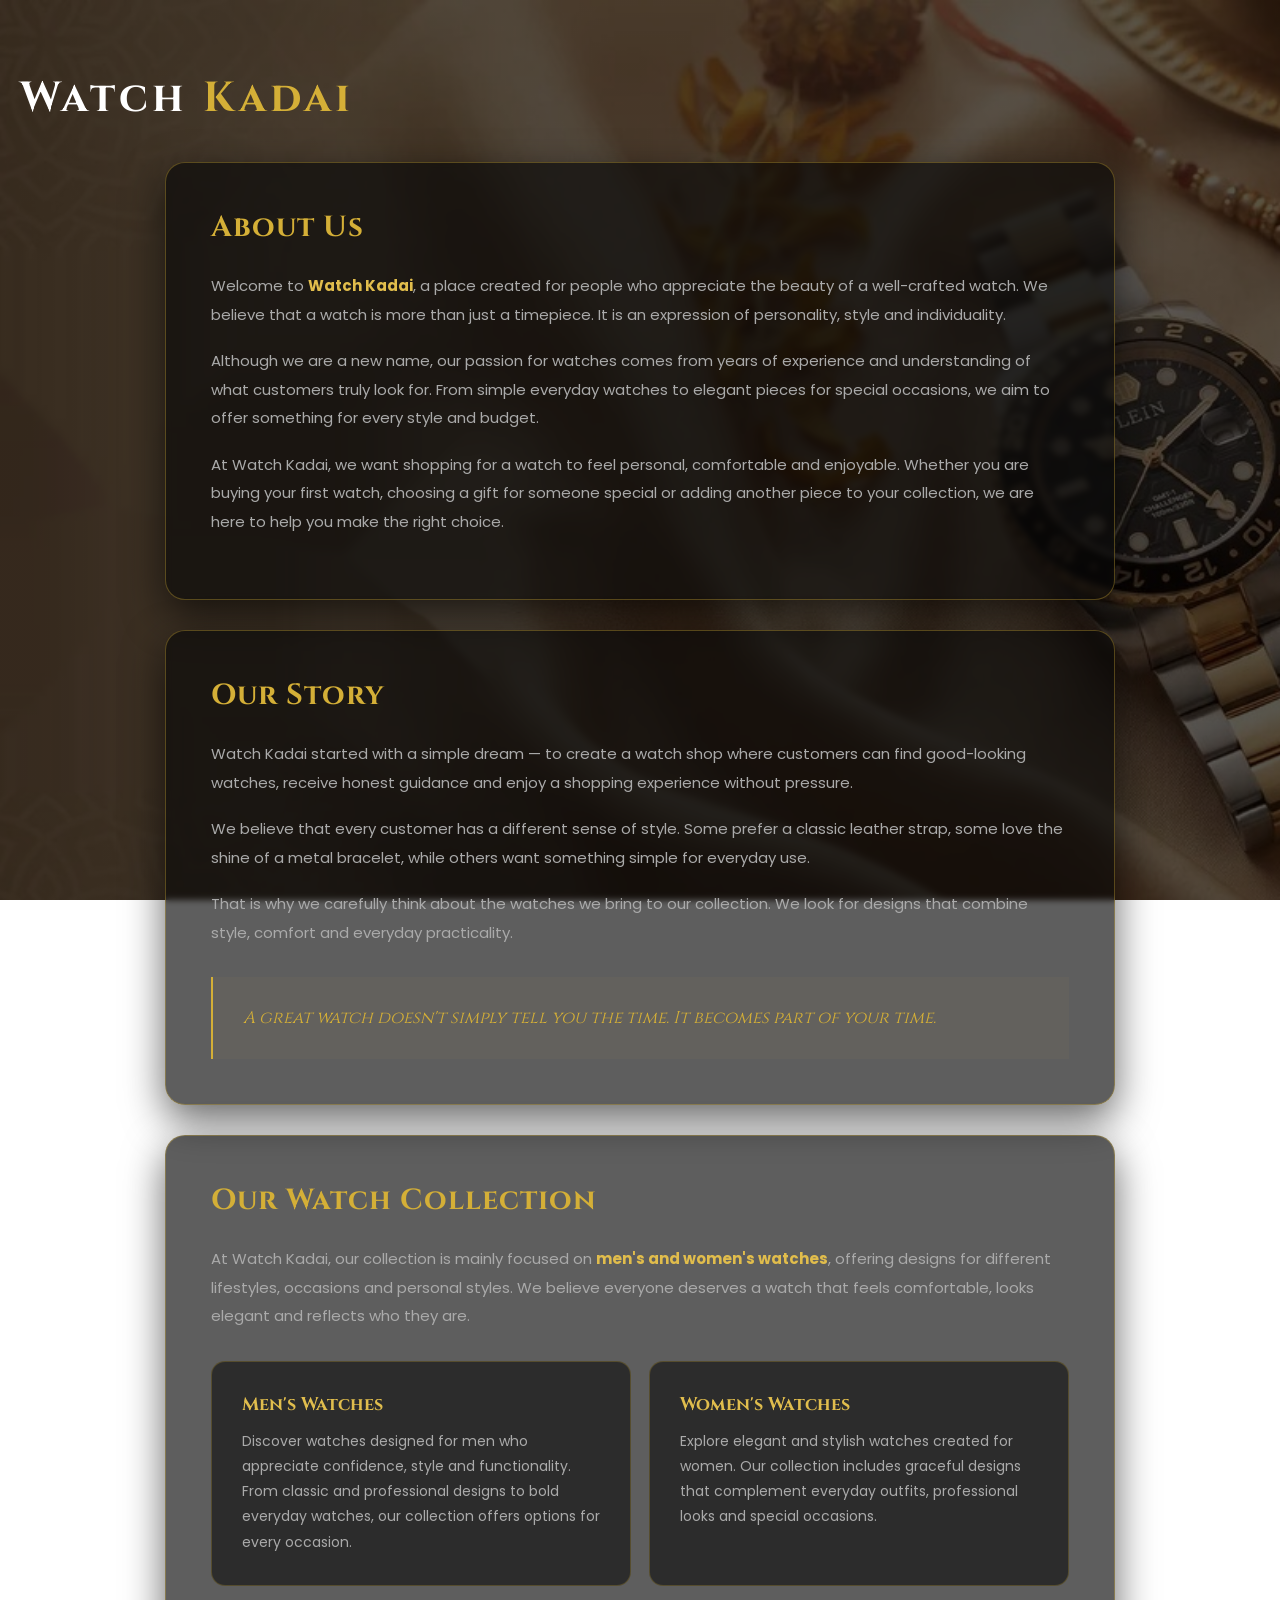
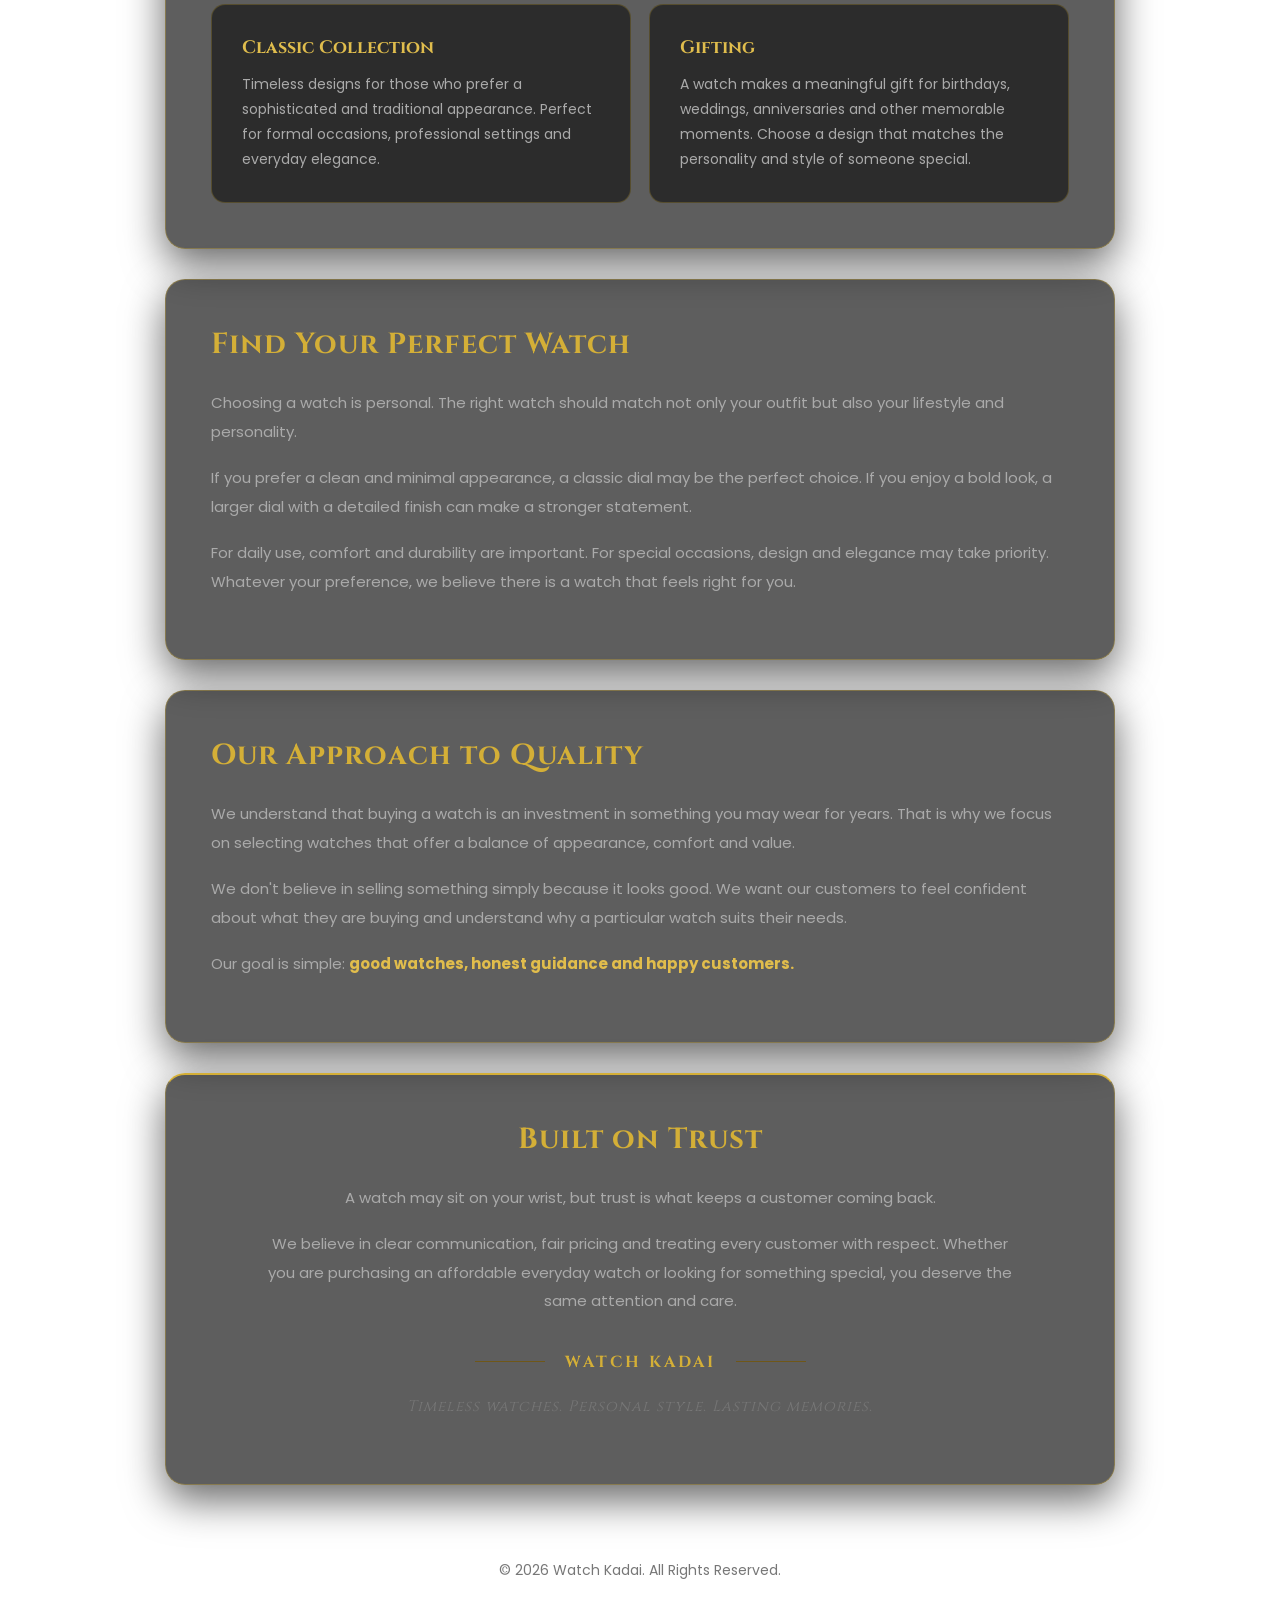
==== about.html @ f07837c0 "add the code to file" ====
<!DOCTYPE html>
<html>
<head>
    <title>About - Watch Kadai</title>
    <link rel="stylesheet" href="about.css">
</head>

<body>
   


    <!-- Luxury Hero -->
    <header class="site-header">
    <h1><span>Watch</span> Kadai</h1>
</header>


<div class="tagline">
   

</div>


    <!-- About Us -->
    <div class="card">
        <h2>About Us</h2>

        <p>
            Welcome to <strong>Watch Kadai</strong>, a place created for people
            who appreciate the beauty of a well-crafted watch. We believe that
            a watch is more than just a timepiece. It is an expression of
            personality, style and individuality.
        </p>

        <p>
            Although we are a new name, our passion for watches comes from years
            of experience and understanding of what customers truly look for.
            From simple everyday watches to elegant pieces for special occasions,
            we aim to offer something for every style and budget.
        </p>

        <p>
            At Watch Kadai, we want shopping for a watch to feel personal,
            comfortable and enjoyable. Whether you are buying your first watch,
            choosing a gift for someone special or adding another piece to your
            collection, we are here to help you make the right choice.
        </p>
    </div>


    <!-- Our Story -->
    <div class="card">
        <h2>Our Story</h2>

        <p>
            Watch Kadai started with a simple dream — to create a watch shop
            where customers can find good-looking watches, receive honest
            guidance and enjoy a shopping experience without pressure.
        </p>

        <p>
            We believe that every customer has a different sense of style.
            Some prefer a classic leather strap, some love the shine of a
            metal bracelet, while others want something simple for everyday
            use.
        </p>

        <p>
            That is why we carefully think about the watches we bring to our
            collection. We look for designs that combine style, comfort and
            everyday practicality.
        </p>

        <div class="story-highlight">
            
            <p>
                A great watch doesn't simply tell you the time.
                It becomes part of your time.
            </p>
        </div>
    </div>


    <!-- Sales -->
    <div class="card sales-card">

    <h2>Our Watch Collection</h2>

    <p>
        At Watch Kadai, our collection is mainly focused on
        <strong>men's and women's watches</strong>, offering designs for
        different lifestyles, occasions and personal styles. We believe
        everyone deserves a watch that feels comfortable, looks elegant
        and reflects who they are.
    </p>

    <div class="sales-grid">

        <div class="sales-box">
            <h3>Men's Watches</h3>

            <p>
                Discover watches designed for men who appreciate confidence,
                style and functionality. From classic and professional
                designs to bold everyday watches, our collection offers
                options for every occasion.
            </p>
        </div>

        <div class="sales-box">
            <h3>Women's Watches</h3>

            <p>
                Explore elegant and stylish watches created for women.
                Our collection includes graceful designs that complement
                everyday outfits, professional looks and special occasions.
            </p>
        </div>

        <div class="sales-box">
            <h3>Classic Collection</h3>

            <p>
                Timeless designs for those who prefer a sophisticated and
                traditional appearance. Perfect for formal occasions,
                professional settings and everyday elegance.
            </p>
        </div>

        <div class="sales-box">
            <h3>Gifting</h3>

            <p>
                A watch makes a meaningful gift for birthdays, weddings,
                anniversaries and other memorable moments. Choose a design
                that matches the personality and style of someone special.
            </p>
        </div>

    </div>
</div>



    <!-- Choosing The Right Watch -->
    <div class="card">

        <h2>Find Your Perfect Watch</h2>

        <p>
            Choosing a watch is personal. The right watch should match not
            only your outfit but also your lifestyle and personality.
        </p>

        <p>
            If you prefer a clean and minimal appearance, a classic dial may
            be the perfect choice. If you enjoy a bold look, a larger dial
            with a detailed finish can make a stronger statement.
        </p>

        <p>
            For daily use, comfort and durability are important. For special
            occasions, design and elegance may take priority. Whatever your
            preference, we believe there is a watch that feels right for you.
        </p>

    </div>


    <!-- Quality -->
    <div class="card">

        <h2>Our Approach to Quality</h2>

        <p>
            We understand that buying a watch is an investment in something
            you may wear for years. That is why we focus on selecting watches
            that offer a balance of appearance, comfort and value.
        </p>

        <p>
            We don't believe in selling something simply because it looks good.
            We want our customers to feel confident about what they are buying
            and understand why a particular watch suits their needs.
        </p>

        <p>
            Our goal is simple: <strong>good watches, honest guidance and
            happy customers.</strong>
        </p>

    </div>


    <!-- Trust -->
    <div class="card trust-card">

        <h2>Built on Trust</h2>

        <p>
            A watch may sit on your wrist, but trust is what keeps a customer
            coming back.
        </p>

        <p>
            We believe in clear communication, fair pricing and treating every
            customer with respect. Whether you are purchasing an affordable
            everyday watch or looking for something special, you deserve the
            same attention and care.
        </p>

        <div class="trust-line">
            <span></span>
            <strong>WATCH KADAI</strong>
            <span></span>
        </div>

        <p class="closing">
            Timeless watches. Personal style. Lasting memories.
        </p>

    </div>

</body>
<footer class="copyright">
    <p>© 2026 Watch Kadai. All Rights Reserved.</p>
    
</footer>

</html>
---- about.css ----
@import url('https://fonts.googleapis.com/css2?family=Cinzel:wght@400;500;600;700&family=Poppins:wght@300;400;500;600&display=swap');


* {
    margin: 0;
    padding: 0;
    box-sizing: border-box;
}


body {
    font-family: 'Poppins', sans-serif;
    color: #fff;
    padding: 50px 20px;

    background:
        linear-gradient(
            rgba(0, 0, 0, 0.65),
            rgba(0, 0, 0, 0.65)
        ),
        url("images/Watch.png");

    background-size: cover;
    background-position: center;
    background-repeat: no-repeat;
    background-attachment: fixed;

    min-height: 100vh;
}



/* =================================
   FIRST BOX - LUXURY HERO
================================= */

.site-header {
    width: 100%;
    margin: 0;
    padding: 20px 0 5px;
    text-align: left;
}

.site-header h1 {
    font-family: 'Cinzel', serif;
    font-size: 42px;
    letter-spacing: 4px;
    color: #d4af37;
    margin: 0;
}

.site-header h1 span {
    color: #ffffff;
}




/* Corner decorations */

.hero-card::before,
.hero-card::after {
    content: "";

    position: absolute;

    width: 90px;
    height: 90px;

    border-color: #d4af37;
    border-style: solid;
}


.hero-card::before {
    top: 20px;
    left: 20px;

    border-width: 1px 0 0 1px;
}


.hero-card::after {
    bottom: 20px;
    right: 20px;

    border-width: 0 1px 1px 0;
}


/* Watch circle */

.watch-circle {
    width: 85px;
    height: 85px;

    border-radius: 50%;

    border: 1px solid #d4af37;

    display: flex;
    align-items: center;
    justify-content: center;

    margin-bottom: 25px;

    box-shadow:
        0 0 25px rgba(212, 175, 55, 0.15),
        inset 0 0 20px rgba(212, 175, 55, 0.08);
}


.watch-circle span {
    font-size: 38px;
}


/* Gold lines */

.gold-line {
    width: 100px;
    height: 1px;

    background: linear-gradient(
        90deg,
        transparent,
        #d4af37,
        transparent
    );

    margin: 15px 0;
}


/* Hero title */

.hero-card h1 {
    font-family: 'Cinzel', serif;

    font-size: 52px;

    letter-spacing: 10px;

    color: #d4af37;

    font-weight: 600;
}


.hero-card h2 {
    font-family: 'Cinzel', serif;

    font-size: 22px;

    letter-spacing: 5px;

    color: #eee;

    font-weight: 400;

    margin-top: 5px;
}


.hero-card p {
    color: #888;

    margin-top: 15px;

    letter-spacing: 2px;

    font-size: 14px;
}


/* =================================
   NORMAL CARDS
================================= */

.card {
    max-width: 950px;
    margin: 30px auto;
    padding: 45px;

    background: rgba(8, 8, 8, 0.65);

    border: 1px solid rgba(212, 175, 55, 0.35);
    border-radius: 20px;

    position: relative;

    box-shadow:
        0 15px 40px rgba(0, 0, 0, 0.6);

    backdrop-filter: blur(3px);

    transition: all 0.4s ease;
}



.card:hover {
    transform: translateY(-5px);

    border-color: #6f5718;

    box-shadow:
        0 20px 50px rgba(0, 0, 0, 0.8),
        0 0 25px rgba(212, 175, 55, 0.05);
}


.card h2 {
    font-family: 'Cinzel', serif;

    font-size: 29px;

    color: #d4af37;

    margin-bottom: 25px;

    letter-spacing: 1px;
}


.card p {
    color: #aaa;

    font-size: 15px;

    line-height: 1.9;

    margin-bottom: 18px;
}


.card strong {
    color: #e1bd4c;
}


/* =================================
   STORY HIGHLIGHT
================================= */

.story-highlight {
    margin-top: 30px;

    padding: 25px 30px;

    border-left: 2px solid #d4af37;

    background: rgba(212, 175, 55, 0.035);

    display: flex;

    align-items: center;

    gap: 20px;
}


.story-highlight span {
    font-family: Georgia, serif;

    font-size: 55px;

    color: #d4af37;

    line-height: 1;
}


.story-highlight p {
    margin: 0;

    color: #d4af37;

    font-family: 'Cinzel', serif;

    font-size: 17px;

    font-style: italic;
}


/* =================================
   SALES
================================= */

.sales-card {
    background: rgba(8, 8, 8, 0.65);

    border: 1px solid rgba(212, 175, 55, 0.35);

    backdrop-filter: blur(3px);
}



.sales-grid {
    display: grid;

    grid-template-columns: repeat(2, 1fr);

    gap: 18px;

    margin-top: 30px;
}


.sales-box {
    padding: 30px;

    background: rgba(5, 5, 5, 0.55);

    border: 1px solid rgba(212, 175, 55, 0.25);
    border-radius: 14px;

    transition: 0.35s ease;
}



.sales-box:hover {
    border-color: #b38b22;

    background: #101010;

    transform: translateY(-4px);
}


.sales-icon {
    font-size: 28px;

    color: #d4af37;

    margin-bottom: 15px;
}


.sales-box h3 {
    color: #e0bd4d;

    font-family: 'Cinzel', serif;

    margin-bottom: 12px;

    font-size: 18px;
}


.sales-box p {
    font-size: 14px;

    margin-bottom: 0;

    line-height: 1.8;
}


/* =================================
   TRUST CARD
================================= */

.trust-card {
    text-align: center;

    border-top: 2px solid #d4af37;
}


.trust-card p {
    max-width: 750px;

    margin-left: auto;

    margin-right: auto;
}


.trust-line {
    display: flex;

    align-items: center;

    justify-content: center;

    gap: 20px;

    margin: 35px 0 20px;
}


.trust-line span {
    width: 70px;

    height: 1px;

    background: #6f5718;
}


.trust-line strong {
    font-family: 'Cinzel', serif;

    color: #d4af37;

    letter-spacing: 3px;
}


.closing {
    font-family: 'Cinzel', serif;

    color: #777 !important;

    font-style: italic;

    letter-spacing: 1px;
}


/* =================================
   MOBILE
================================= */

@media (max-width: 700px) {

    body {
        padding: 25px 12px;
    }


    .hero-card {
        min-height: 350px;

        padding: 40px 20px;
    }


    .hero-card h1 {
        font-size: 32px;

        letter-spacing: 5px;
    }


    .hero-card h2 {
        font-size: 16px;

        letter-spacing: 3px;
    }


    .card {
        padding: 30px 22px;
    }


    .card h2 {
        font-size: 24px;
    }


    .sales-grid {
        grid-template-columns: 1fr;
    }


    .story-highlight {
        padding: 20px;
    }


    .story-highlight span {
        font-size: 40px;
    }
}
.copyright {
    text-align: center;
    padding: 35px 20px 20px;
    margin-top: 40px;
    color: #777;
}

.copyright p {
    margin-bottom: 8px;
    font-size: 14px;
}

.copyright span {
    font-family: 'Cinzel', serif;
    font-size: 12px;
    letter-spacing: 2px;
    color: #b8860b;
}
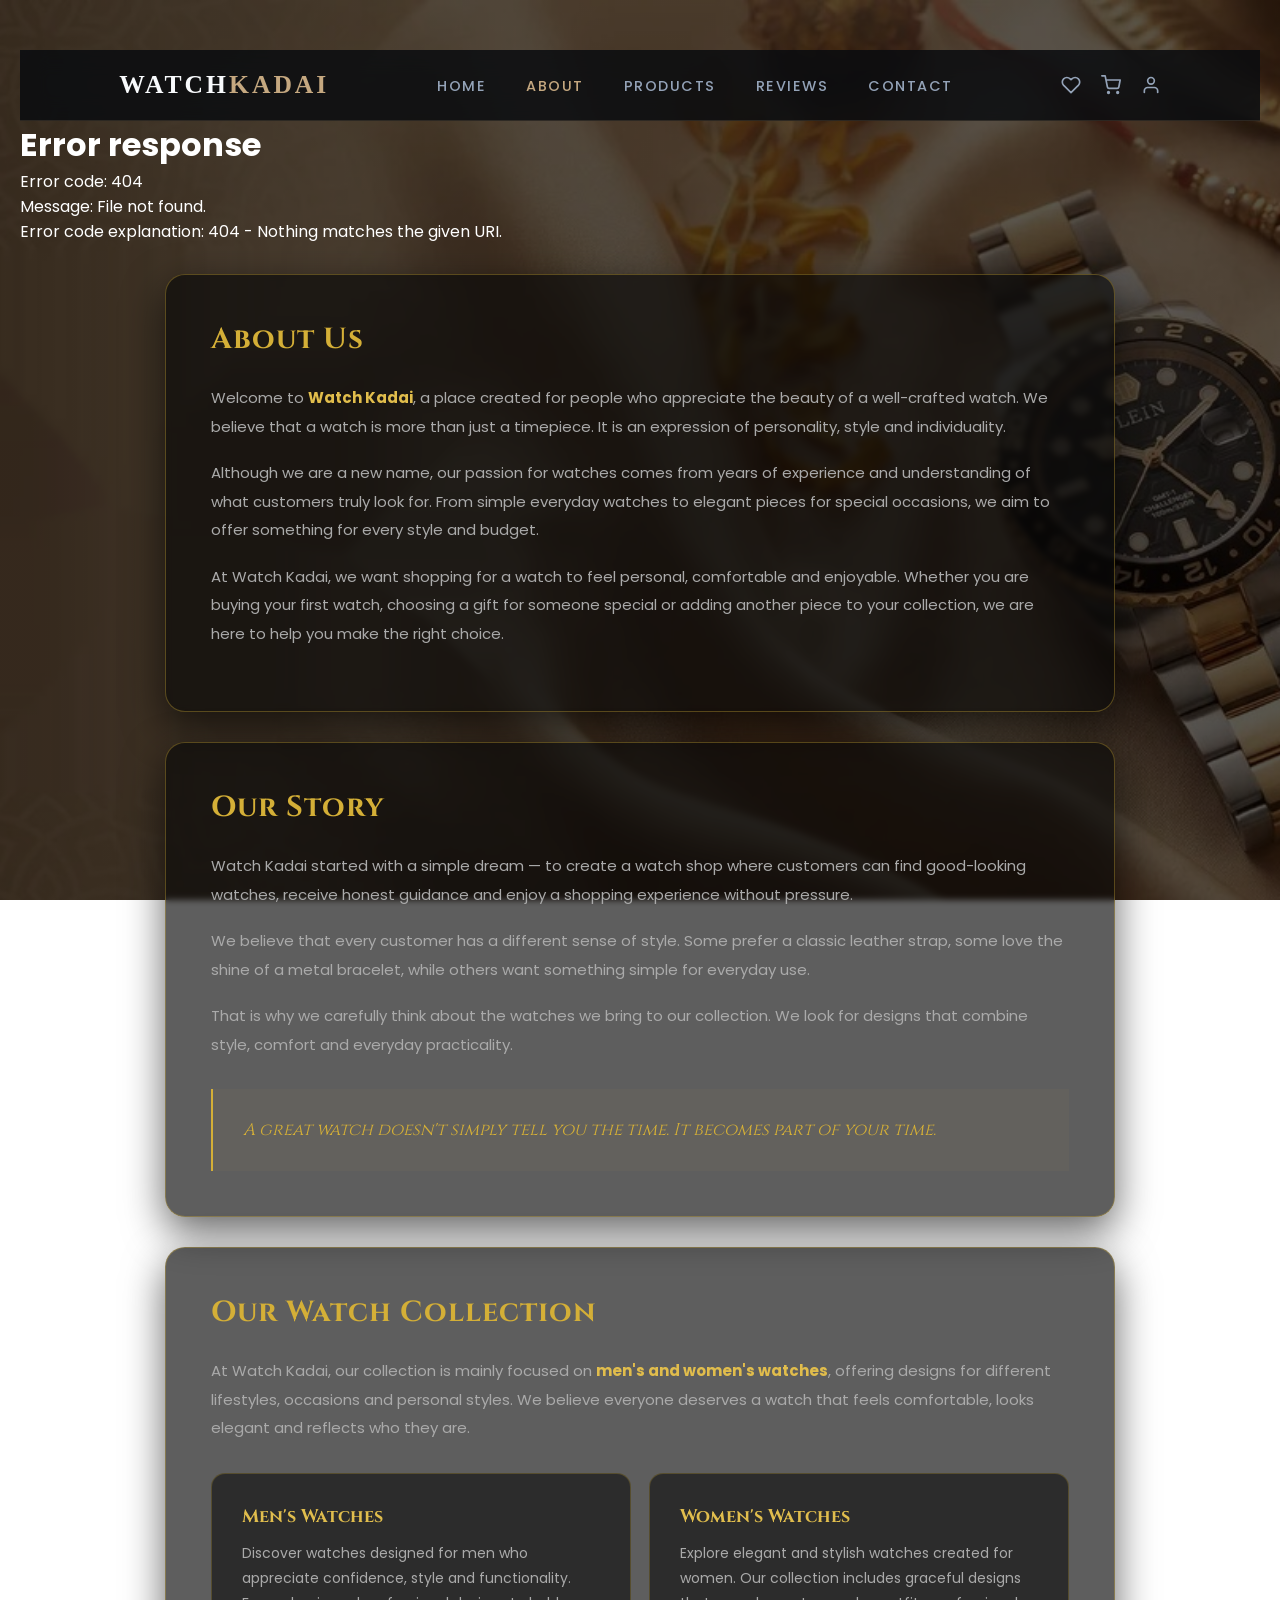
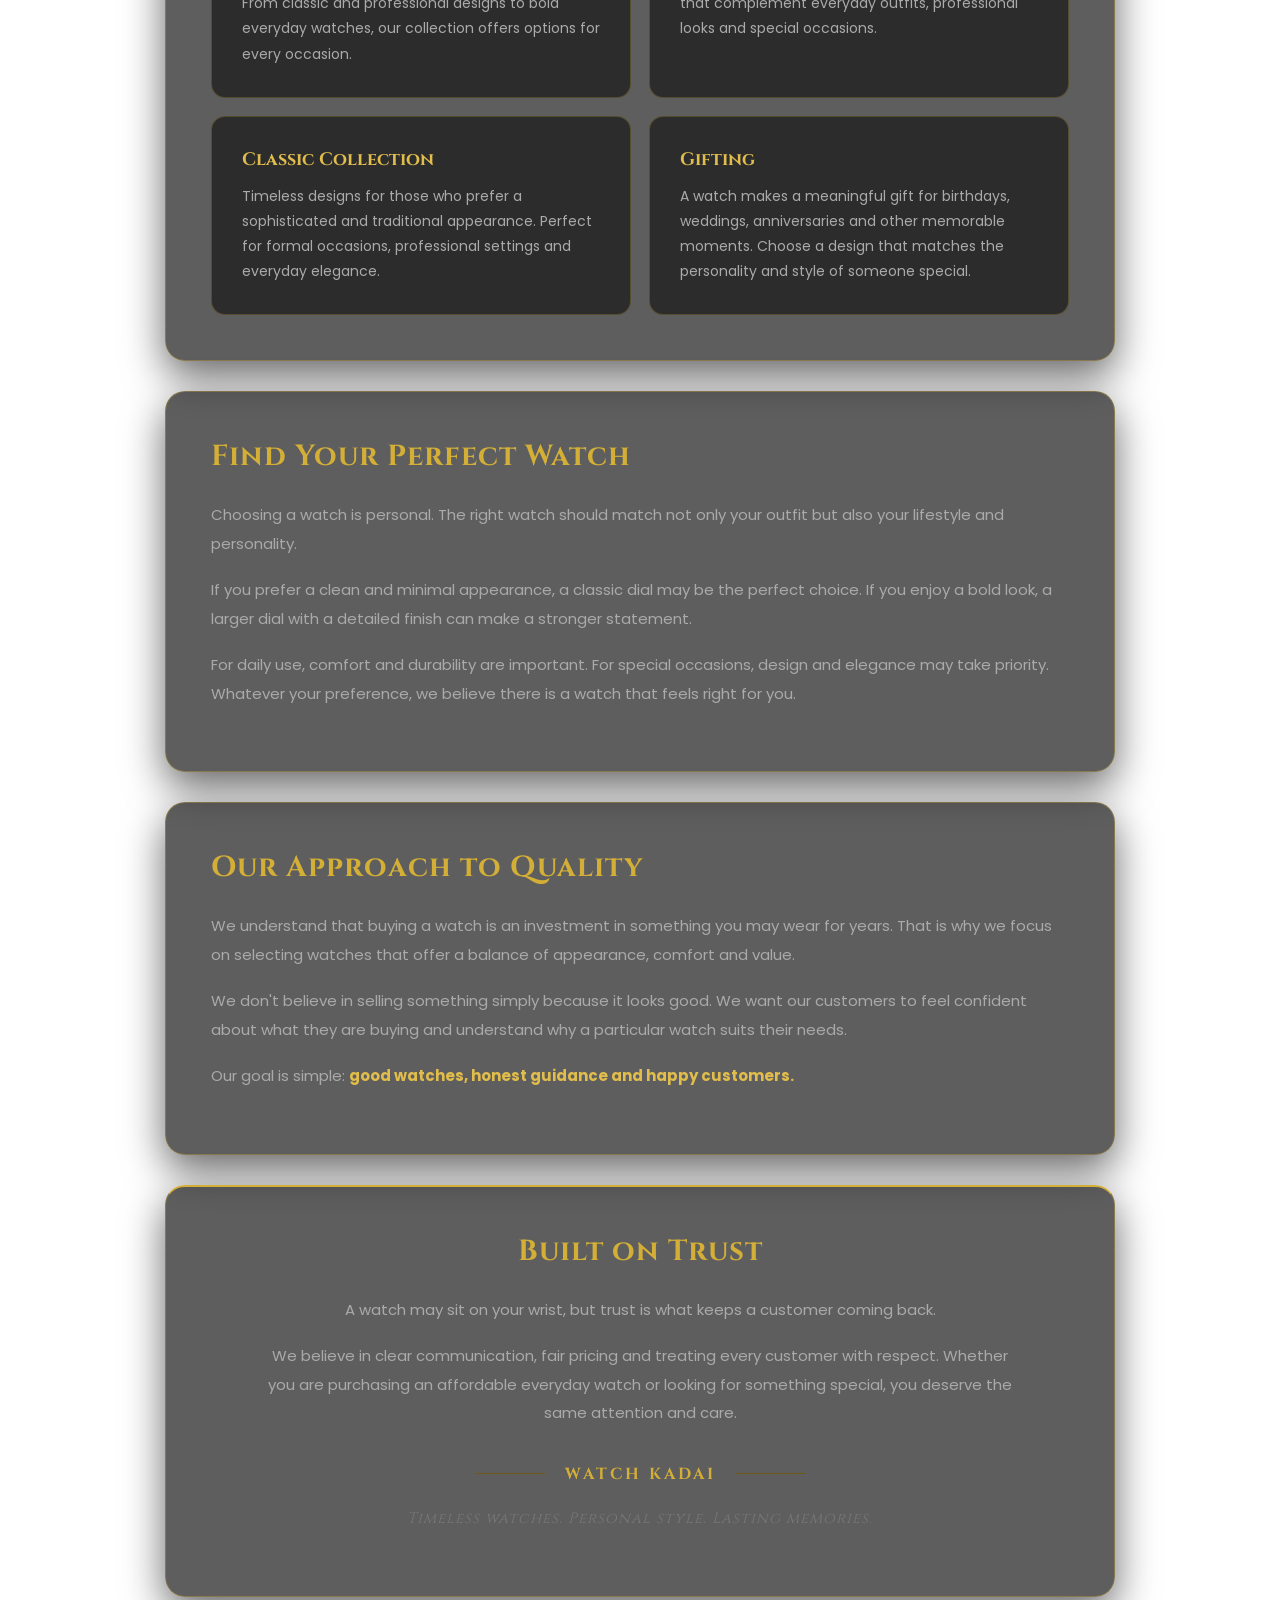
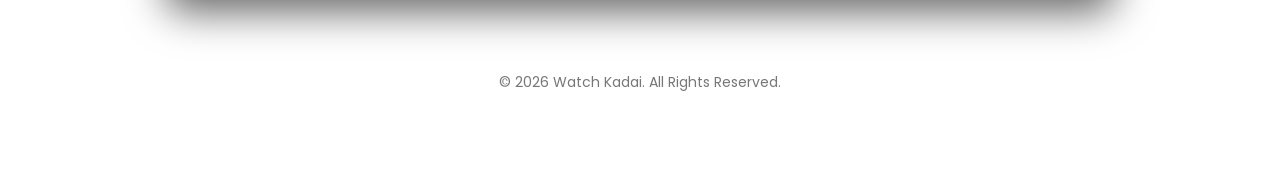
==== commit 876b48e5: "new file added" ====
--- a/about.html
+++ b/about.html
@@ -3,17 +3,58 @@
 <head>
     <title>About - Watch Kadai</title>
     <link rel="stylesheet" href="about.css">
+    <link rel="stylesheet" href="navbar.css">
 </head>
 
 <body>
+
+<header class="navbar">
+  <a href="about.html" class="logo">WATCH<span>KADAI</span></a>
+  
+  <nav class="nav-center">
+    <ul class="nav-links">
+      <li><a href="index.html">Home</a></li>
+      <li><a href="about.html" class="active">About </a></li>
+      <li><a href="products.html">Products</a></li>
+      <li><a href="reviews.html">Reviews</a></li>
+      <li><a href="contact.html">Contact</a></li>
+    </ul>
+  </nav>
+
+  <div class="nav-right">
+    <a href="wishlist.html" class="nav-icon" aria-label="Wishlist">
+      <svg width="20" height="20" viewBox="0 0 24 24" fill="none" stroke="currentColor" stroke-width="2" stroke-linecap="round" stroke-linejoin="round">
+        <path d="M20.84 4.61a5.5 5.5 0 0 0-7.78 0L12 5.67l-1.06-1.06a5.5 5.5 0 0 0-7.78 7.78l1.06 1.06L12 21.23l7.78-7.78 1.06-1.06a5.5 5.5 0 0 0 0-7.78z"></path>
+      </svg>
+    </a>
+
+    <a href="cart.html" class="nav-icon cart-btn" aria-label="Shopping Cart">
+      <svg width="20" height="20" viewBox="0 0 24 24" fill="none" stroke="currentColor" stroke-width="2" stroke-linecap="round" stroke-linejoin="round">
+        <circle cx="9" cy="21" r="1"></circle>
+        <circle cx="20" cy="21" r="1"></circle>
+        <path d="M1 1h4l2.68 13.39a2 2 0 0 0 2 1.61h9.72a2 2 0 0 0 2-1.61L23 6H6"></path>
+      </svg>
+      <span id="cart-count" class="cart-badge" style="display: none;">0</span>
+    </a>
+
+    <a href="profile.html" class="nav-icon" aria-label="Account Profile">
+      <svg width="20" height="20" viewBox="0 0 24 24" fill="none" stroke="currentColor" stroke-width="2" stroke-linecap="round" stroke-linejoin="round">
+        <path d="M20 21v-2a4 4 0 0 0-4-4H8a4 4 0 0 0-4 4v2"></path>
+        <circle cx="12" cy="7" r="4"></circle>
+      </svg>
+    </a>
+  </div>
+</header>
+
+
+
+
+
+    
+    <div id="navbar-container"></div>
+
+
    
-
-
-    <!-- Luxury Hero -->
-    <header class="site-header">
-    <h1><span>Watch</span> Kadai</h1>
-</header>
-
 
 <div class="tagline">
    
@@ -220,7 +261,7 @@
         </p>
 
     </div>
-
+<script src="navbar.js"></script>
 </body>
 <footer class="copyright">
     <p>© 2026 Watch Kadai. All Rights Reserved.</p>
--- a/navbar.css
+++ b/navbar.css
@@ -0,0 +1,122 @@
+:root {
+  --bg-dark: #0a0c10;
+  --accent-gold: #c5a880;
+  --accent-gold-hover: #dfc299;
+  --text-main: #f8fafc;
+  --text-muted: #94a3b8;
+  --border-glow: rgba(197, 168, 128, 0.15);
+}
+
+/* ==========================================================================
+   Navigation Bar (Shared Component)
+   ========================================================================== */
+.navbar {
+  display: grid;
+  grid-template-columns: auto 1fr auto;
+  align-items: center;
+  padding: 1.25rem 8%;
+  background: rgba(10, 12, 16, 0.85);
+  backdrop-filter: blur(12px);
+  border-bottom: 1px solid var(--border-glow);
+  position: sticky;
+  top: 0;
+  z-index: 100;
+  width: 100%;
+}
+
+.logo {
+  font-family: 'Playfair Display', serif;
+  font-size: 1.6rem;
+  letter-spacing: 3px;
+  font-weight: 700;
+  color: var(--text-main);
+  text-decoration: none;
+  white-space: nowrap;
+}
+
+.logo span {
+  color: var(--accent-gold);
+}
+
+.nav-center {
+  display: flex;
+  justify-content: center;
+}
+
+.nav-links {
+  list-style: none;
+  display: flex;
+  gap: 2.5rem;
+  margin: 0;
+  padding: 0;
+}
+
+.nav-links a {
+  text-decoration: none;
+  color: var(--text-muted);
+  font-size: 0.9rem;
+  font-weight: 500;
+  letter-spacing: 1.5px;
+  text-transform: uppercase;
+  transition: color 0.3s ease;
+}
+
+.nav-links a:hover,
+.nav-links a.active {
+  color: var(--accent-gold);
+}
+
+.nav-right {
+  display: flex;
+  align-items: center;
+  justify-content: flex-end;
+  gap: 1.25rem;
+}
+
+.nav-icon {
+  text-decoration: none;
+  color: var(--text-muted);
+  display: flex;
+  align-items: center;
+  transition: transform 0.2s ease, color 0.2s ease;
+}
+
+.nav-icon:hover {
+  color: var(--accent-gold);
+  transform: translateY(-2px);
+}
+
+/* Cart Badge Integration */
+.cart-btn {
+  position: relative;
+}
+
+.cart-badge {
+  position: absolute;
+  top: -6px;
+  right: -8px;
+  background-color: var(--accent-gold);
+  color: #0a0c10;
+  font-size: 0.65rem;
+  font-weight: 700;
+  width: 17px;
+  height: 17px;
+  border-radius: 50%;
+  display: flex;
+  align-items: center;
+  justify-content: center;
+  line-height: 1;
+}
+
+/* ==========================================================================
+   Responsive Breakpoints
+   ========================================================================== */
+@media (max-width: 900px) {
+  .navbar {
+    display: flex;
+    justify-content: space-between;
+  }
+  .nav-center {
+    display: none;
+  }
+}
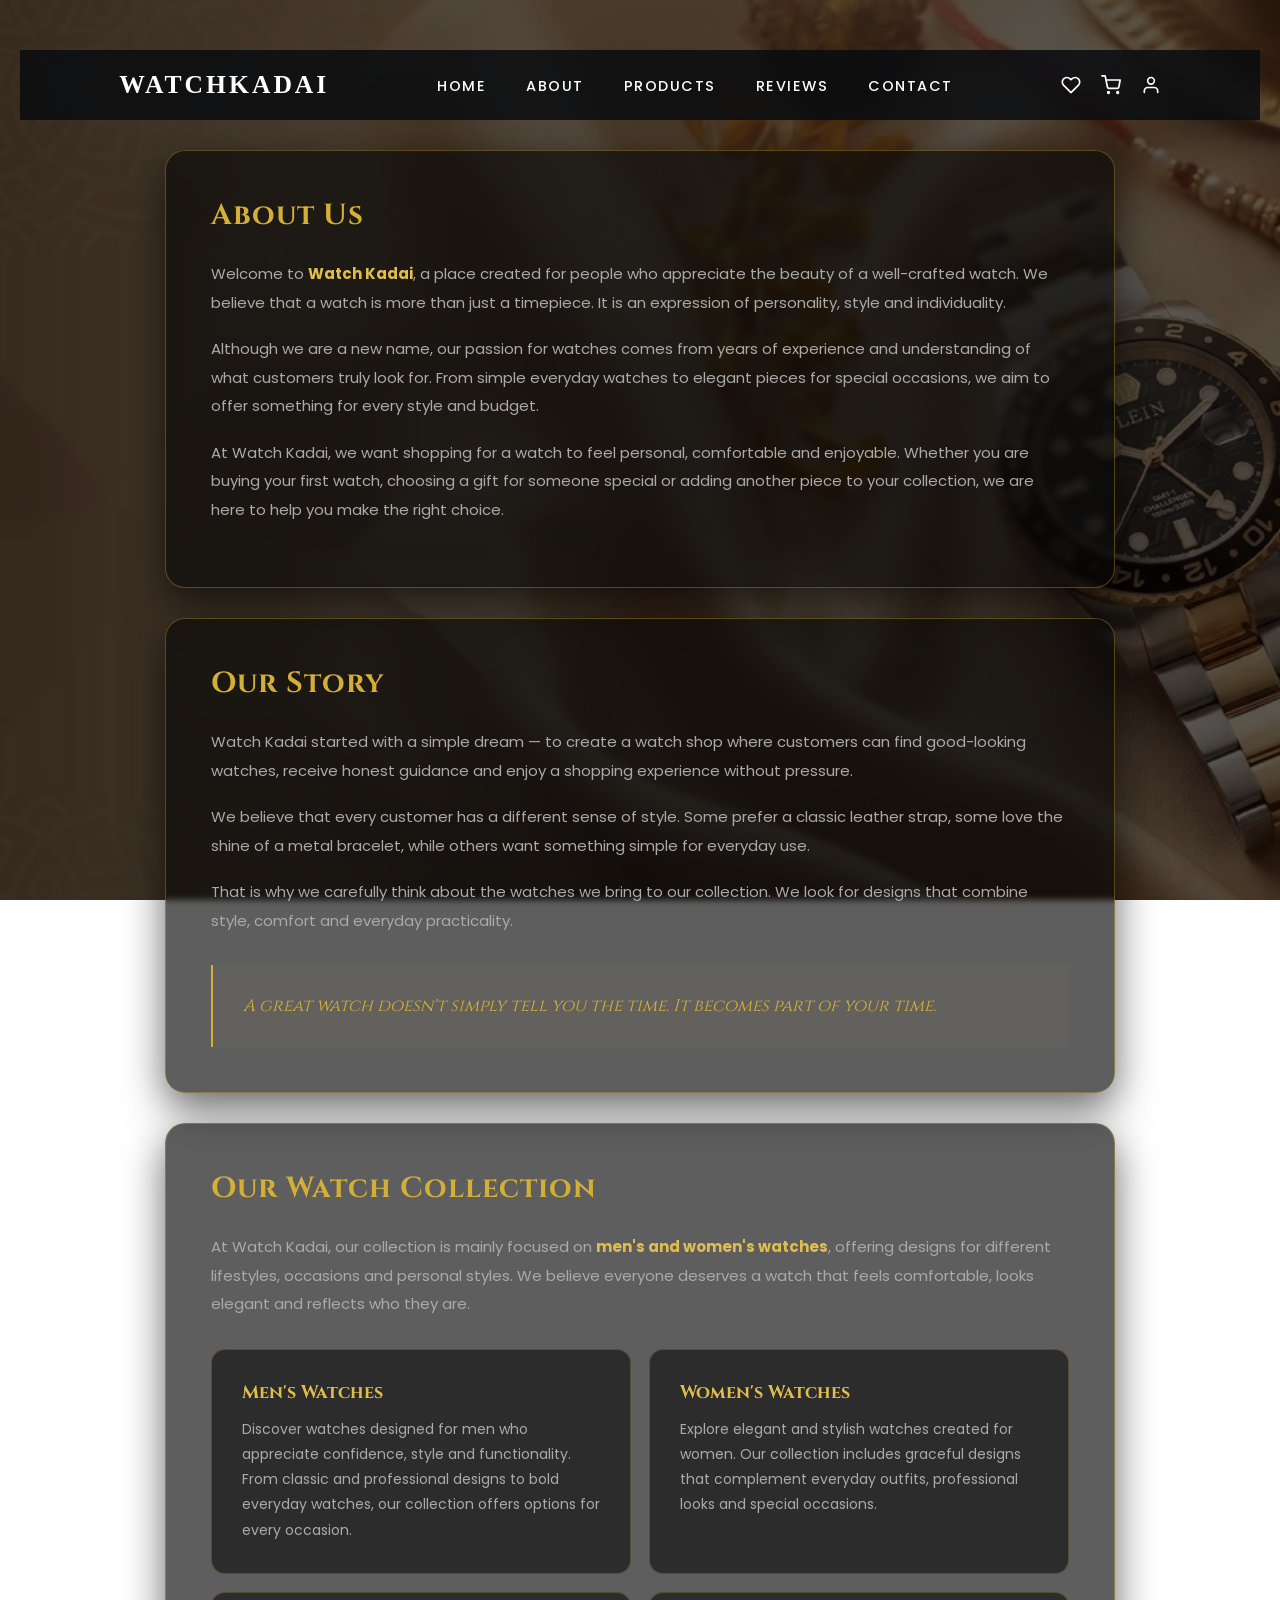
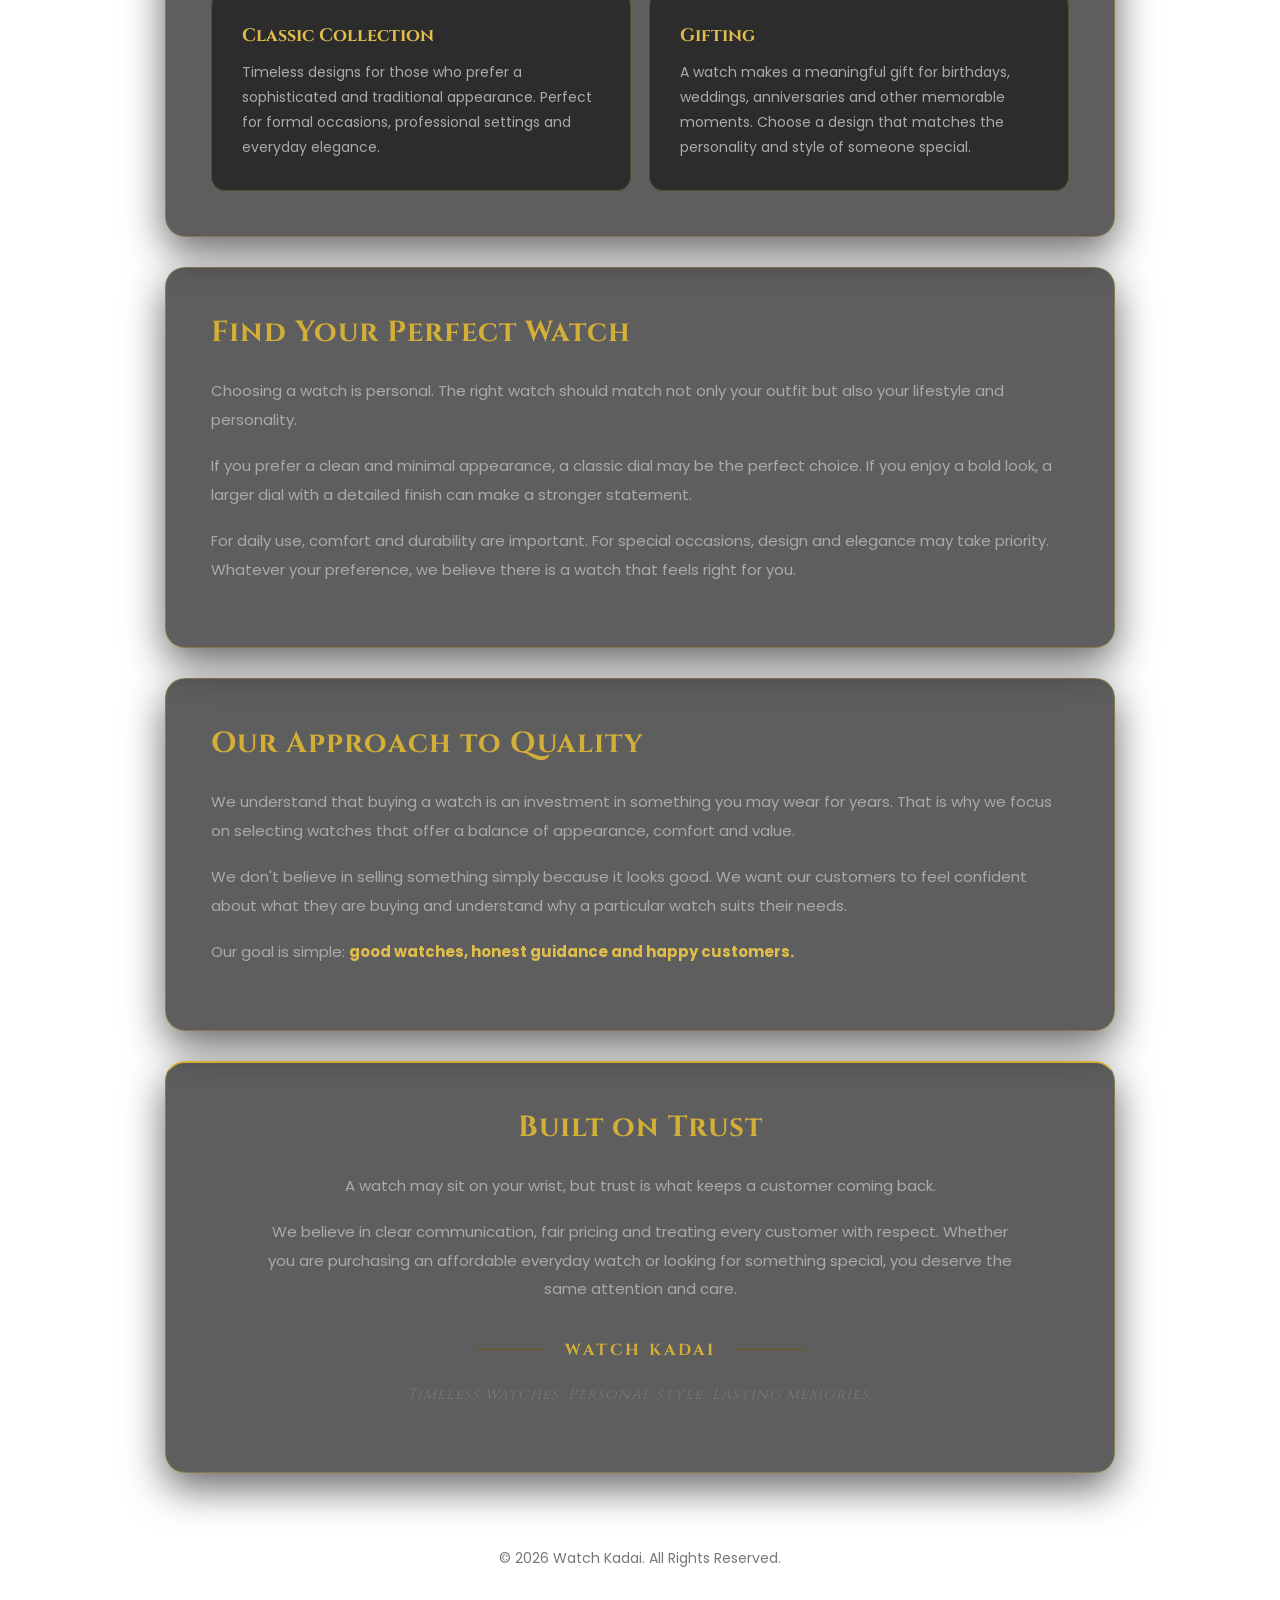
==== commit 98e3f4f6: "Update about.html" ====
--- a/about.html
+++ b/about.html
@@ -16,7 +16,7 @@
       <li><a href="index.html">Home</a></li>
       <li><a href="about.html" class="active">About </a></li>
       <li><a href="products.html">Products</a></li>
-      <li><a href="reviews.html">Reviews</a></li>
+      <li><a href="review.html">Reviews</a></li>
       <li><a href="contact.html">Contact</a></li>
     </ul>
   </nav>
--- a/navbar.css
+++ b/navbar.css
@@ -1,3 +1,6 @@
+navbar.css
+
+
 :root {
   --bg-dark: #0a0c10;
   --accent-gold: #c5a880;
